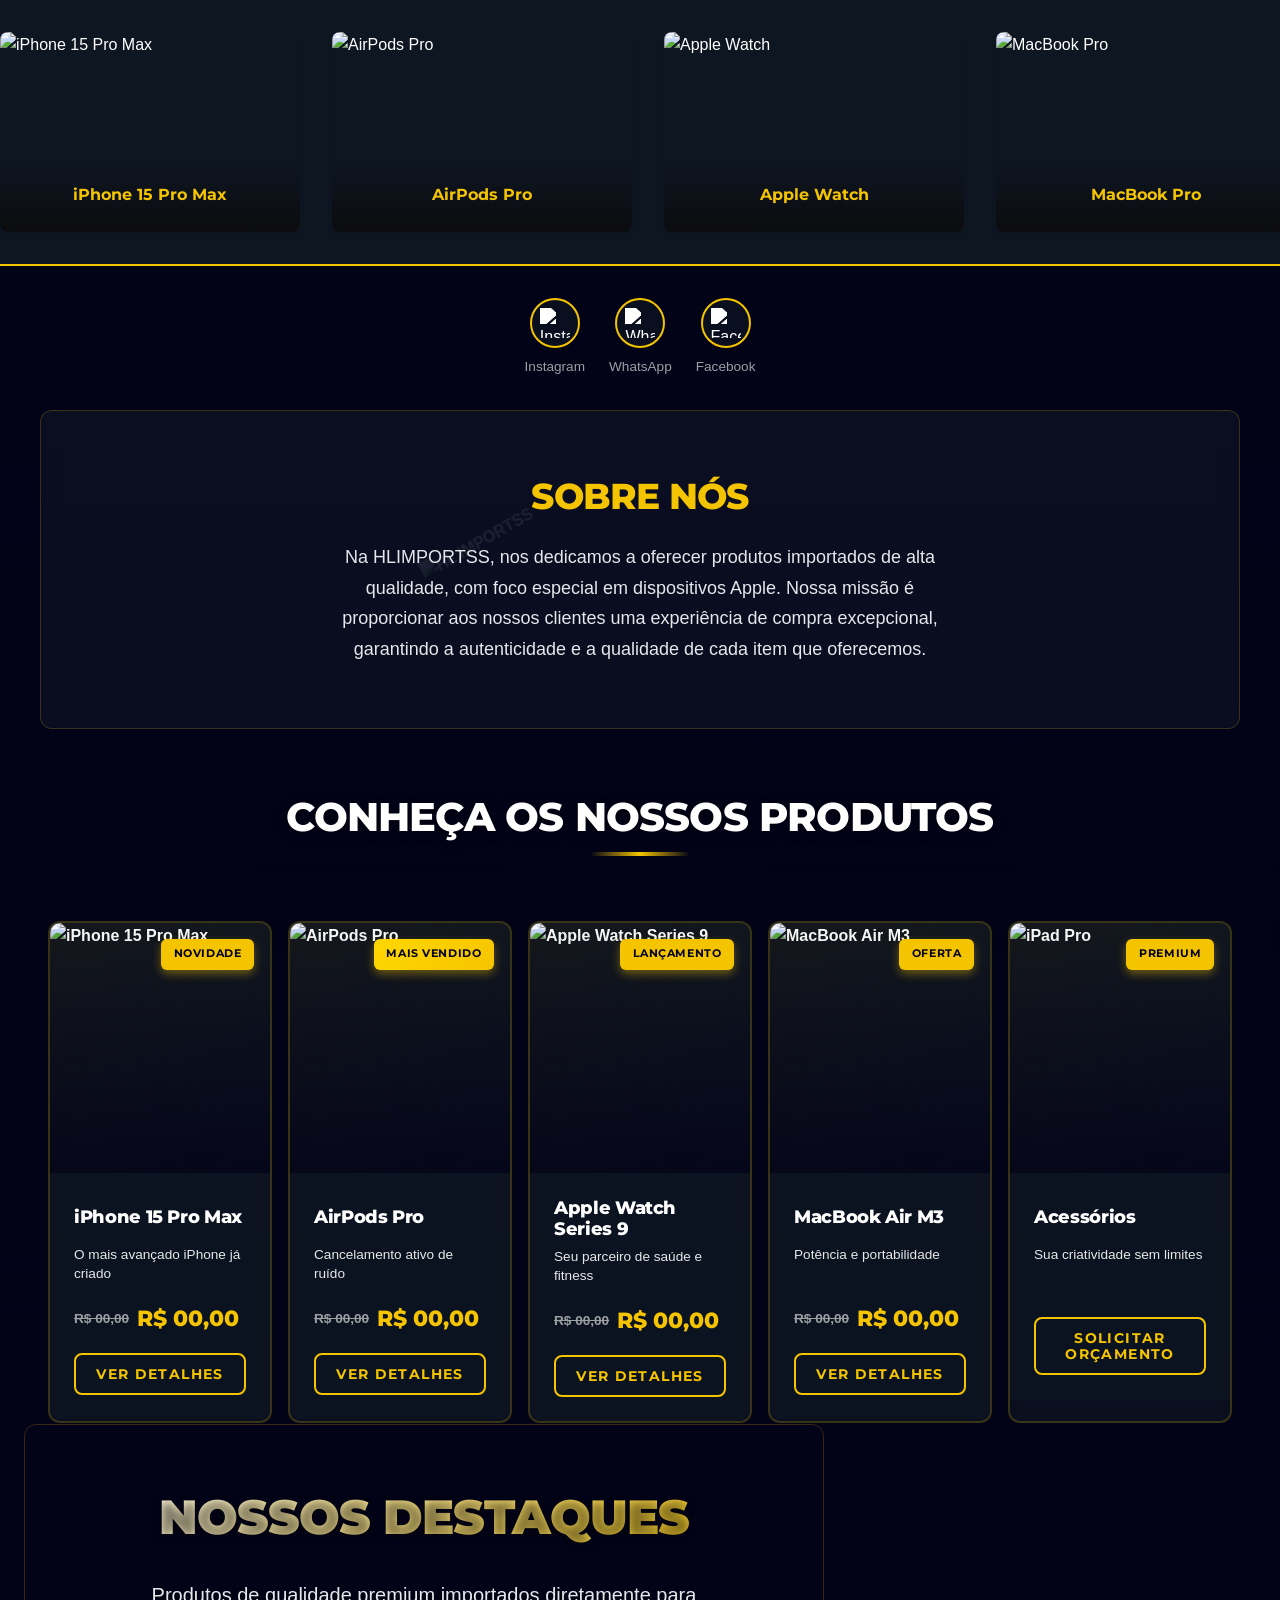
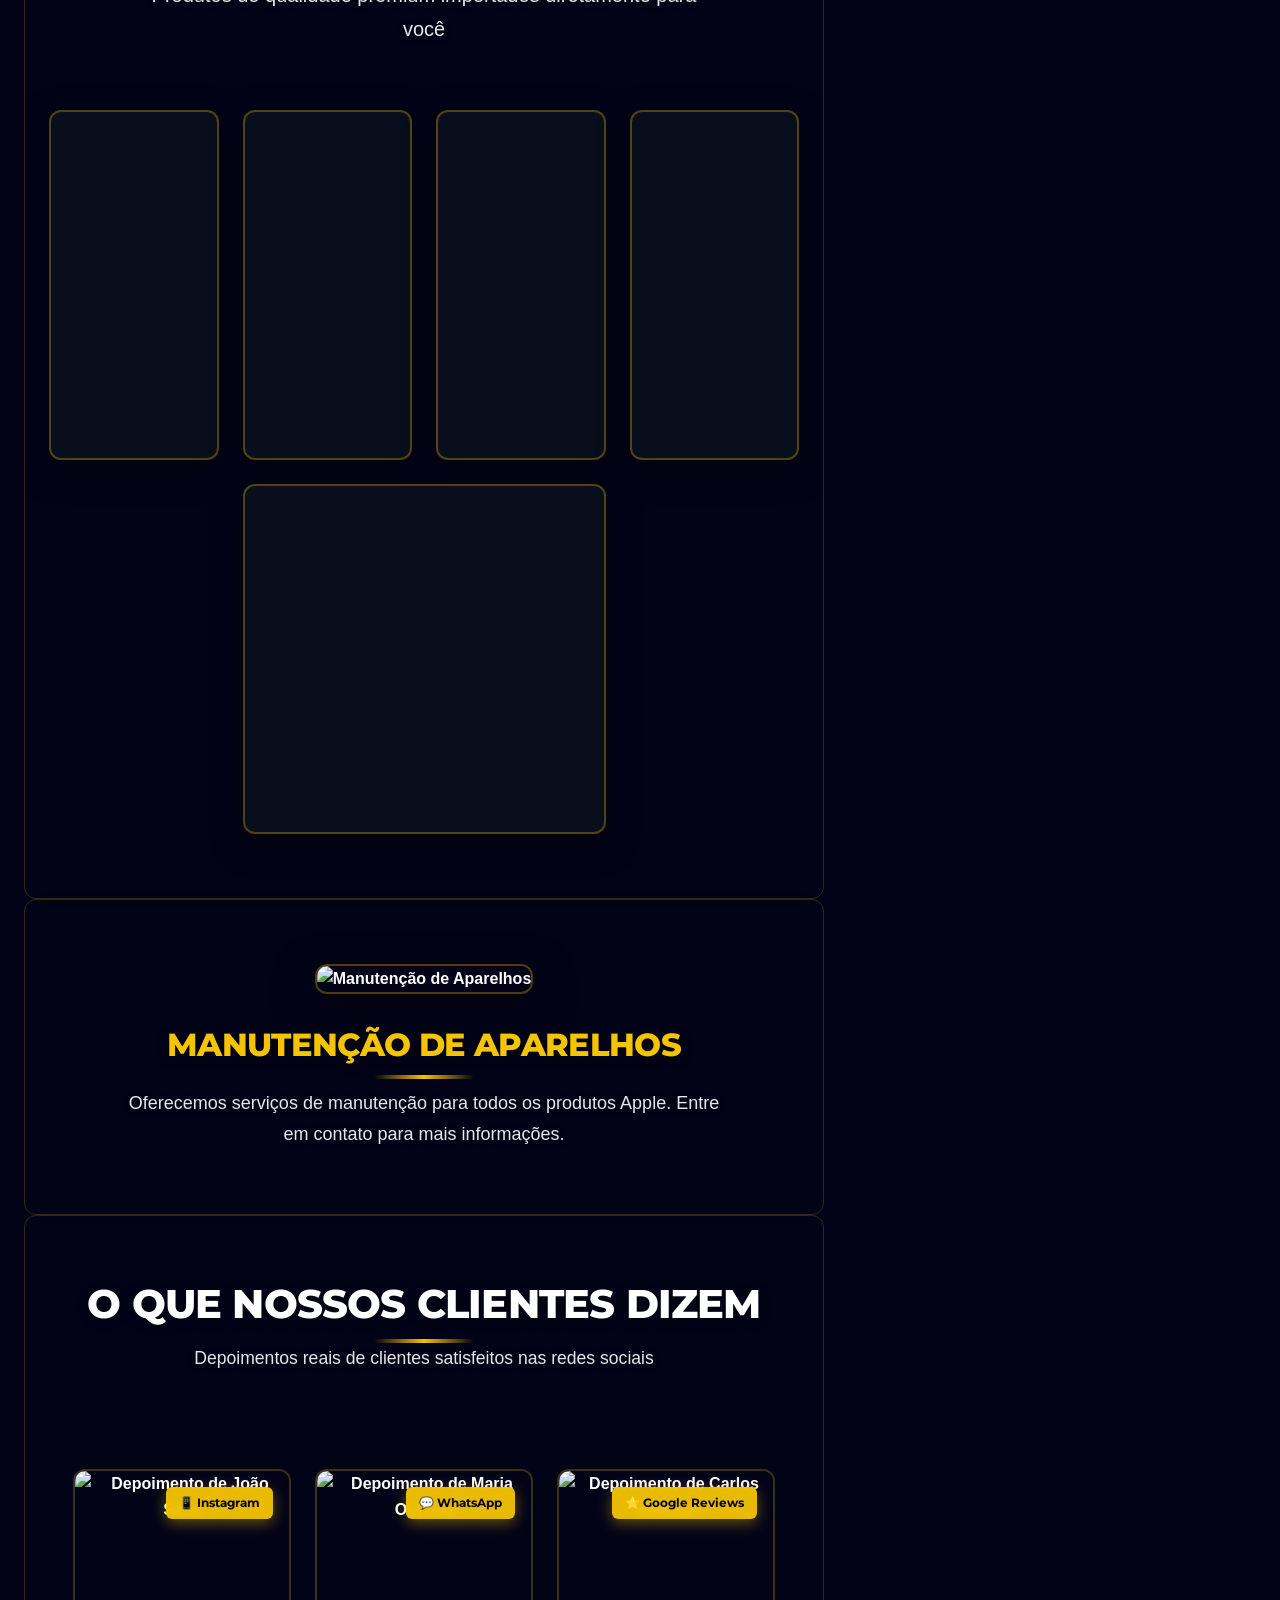
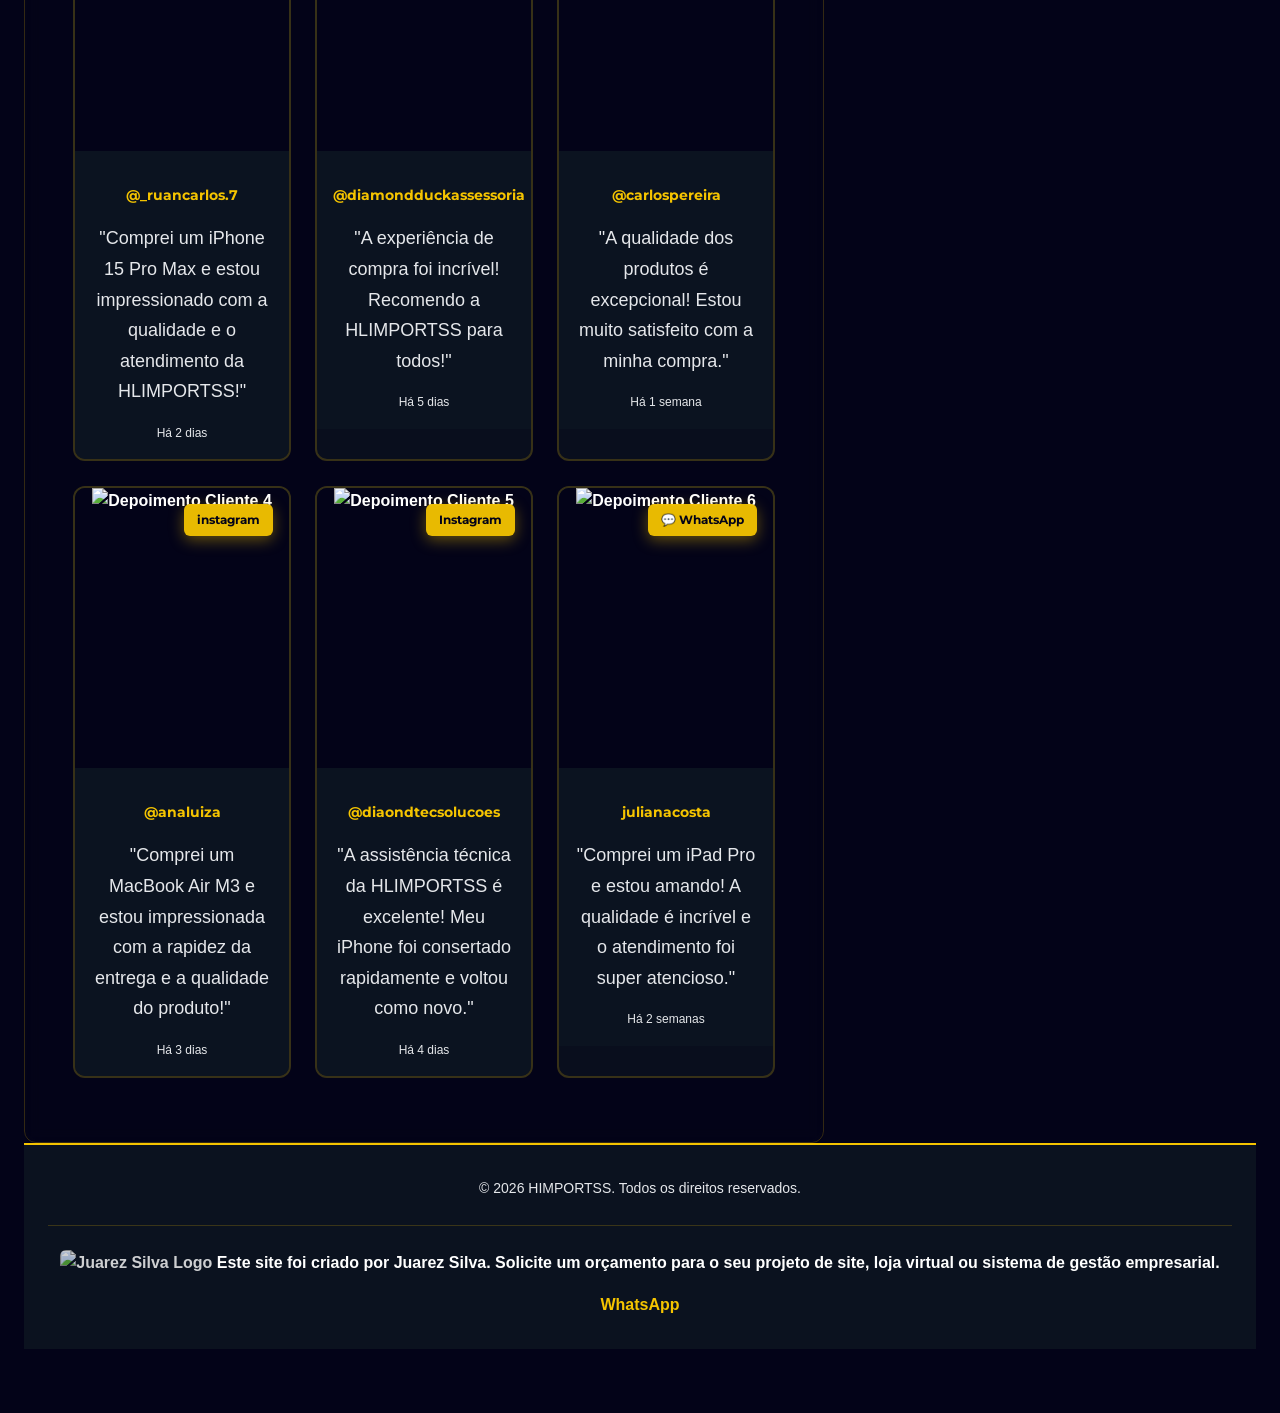
==== himportss.html @ 8c53dadb "Add files via upload" ====
<!DOCTYPE html>
<html lang="br">

<head>
    <meta charset="UTF-8">
    <meta name="viewport" content="width=device-width, initial-scale=1">
    <link rel="icon" type="image/x-icon" href="favicon.ico">

    <!-- Google Fonts -->
    <link rel="preconnect" href="https://fonts.googleapis.com">
    <link rel="preconnect" href="https://fonts.gstatic.com" crossorigin>
    <link
        href="https://fonts.googleapis.com/css2?family=Montserrat:wght@400;600;700;800;900&family=Inter:wght@400;500;600;700&display=swap"
        rel="stylesheet">

    <link rel="stylesheet" href="style.css">
    <title>HLIMPORTADOS</title>

    <style>
        body {
            font-family: 'Inter-medium', -apple-system, BlinkMacSystemFont, 'Segoe UI', sans-serif;
        }

        h1,
        h2,
        h3,
        h4,
        h5,
        h6 {
            font-family: 'Montserrat', sans-serif;
        }

        h1 {
            font-weight: 900;
            font-size: clamp(2rem, 5vw, 3rem);
        }

        h2 {
            font-weight: 800;
            font-size: clamp(1.5rem, 4vw, 2.25rem);
        }

        p {
            font-weight: 400;
            font-size: 1.125rem;
        }

        /* Estilo para a logo */
        .logo {
            max-width: 250px;
            height: auto;
            border-radius: 10px;
        }
    </style>
</head>

<body>

    <!-- Imagem de fundo com efeito de revelação -->
    <div class="background-image"></div>

    <!-- CARROSSEL DE IMAGENS -->
    <div class="carousel-container">
        <div class="carousel-track">
            <div class="carousel-item">
                <img src="imagens/0c8ed0395b9c126ae24be5334324e3e6.jpg" alt="iPhone 15 Pro Max">
                <span class="item-label">iPhone 15 Pro Max</span>
            </div>
            <div class="carousel-item">
                <img src="imagens/969d4b9e36a5f79085fed88114e77821.jpg" alt="AirPods Pro">
                <span class="item-label">AirPods Pro</span>
            </div>
            <div class="carousel-item">
                <img src="imagens/baixados (2).png" alt="Apple Watch">
                <span class="item-label">Apple Watch</span>
            </div>
            <div class="carousel-item">
                <img src="imagens/baixados.png" alt="MacBook Pro">
                <span class="item-label">MacBook Pro</span>
            </div>
            <div class="carousel-item">
                <img src="imagens/d37e350d3b658897feba826d648abd22.jpg" alt="iPhone 15 Pro Max">
                <span class="item-label">iPhone</span>
            </div>
            <!-- Duplicar para animação contínua -->

            <div class="carousel-item">
                <img src="imagens/0c8ed0395b9c126ae24be5334324e3e6.jpg" alt="iPhone 15 Pro Max">
                <span class="item-label">iPhone 15 Pro Max</span>
            </div>
            <div class="carousel-item">
                <img src="imagens/969d4b9e36a5f79085fed88114e77821.jpg" alt="AirPods Pro">
                <span class="item-label">AirPods Pro</span>
            </div>
            <div class="carousel-item">
                <img src="imagens/baixados (2).png" alt="Apple Watch">
                <span class="item-label">Apple Watch</span>
            </div>
            <div class="carousel-item">
                <img src="imagens/baixados.png" alt="MacBook Pro">
                <span class="item-label">MacBook Pro</span>
            </div>
            <div class="carousel-item">
                <img src="imagens/d37e350d3b658897feba826d648abd22.jpg" alt="iPhone 15 Pro Max">
                <span class="item-label">iPhone</span>
            </div>

        </div>
    </div>



    <!-- REDES SOCIAIS -->
    <div class="social-links">
        <div class="social-item">
            <a href="https://www.instagram.com/hlimportss_/" target="_blank" class="social-icon">
                <img src="imagens/instagram.png" alt="Instagram">
            </a>
            <span class="social-name">Instagram</span>
        </div>

        <div class="social-item">
            <a href="https://wa.me/5537991166506" target="_blank" class="social-icon">
                <img src="imagens/whatsapp.png" alt="WhatsApp">
            </a>
            <span class="social-name">WhatsApp</span>
        </div>

        <div class="social-item">
            <a href="https://www.facebook.com/hlimportados" target="_blank" class="social-icon">
                <img src="imagens/facebook.png" alt="Facebook">
            </a>
            <span class="social-name">Facebook</span>
        </div>
    </div>

    <!-- SOBRE NÓS -->
    <section class="sobre-nos">
        <h2>Sobre Nós</h2>
        <p>Na HLIMPORTSS, nos dedicamos a oferecer produtos importados de alta qualidade, com foco especial
            em
            dispositivos Apple. Nossa missão é proporcionar aos nossos clientes uma experiência de compra
            excepcional, garantindo a autenticidade e a qualidade de cada item que oferecemos.</p>
    </section>


    <!-- SEÇÃO DE PRODUTOS -->

    <strong class="produtos-section">
        <h4>Conheça os nossos produtos</h4>

        <div class="produtos-grid">
            <!-- Produto 1 -->
            <div class="produto-card produto-1">
                <div class="produto-image-wrapper">
                    <img src="imagens/d37e350d3b658897feba826d648abd22.jpg" alt="iPhone 15 Pro Max"
                        class="produto-image">
                    <div class="produto-overlay">
                        <span class="produto-badge">Novidade</span>
                    </div>
                </div>
                <div class="produto-info">
                    <h3 class="produto-titulo">iPhone 15 Pro Max</h3>
                    <p class="produto-descricao">O mais avançado iPhone já criado</p>
                    <div class="produto-preco">
                        <span class="preco-anterior">R$ 00,00</span>
                        <span class="preco-atual">R$ 00,00</span>
                    </div>
                    <button class="btn-produto">Ver Detalhes</button>
                </div>
            </div>

            <!-- Produto 2 -->
            <div class="produto-card produto-2">
                <div class="produto-image-wrapper">
                    <img src="imagens/baixados (2).png" alt="AirPods Pro" class="produto-image">
                    <div class="produto-overlay">
                        <span class="produto-badge destaque">Mais Vendido</span>
                    </div>
                </div>
                <div class="produto-info">
                    <h3 class="produto-titulo">AirPods Pro</h3>
                    <p class="produto-descricao">Cancelamento ativo de ruído</p>
                    <div class="produto-preco">
                        <span class="preco-anterior">R$ 00,00</span>
                        <span class="preco-atual">R$ 00,00</span>
                    </div>
                    <button class="btn-produto">Ver Detalhes</button>
                </div>
            </div>

            <!-- Produto 3 -->
            <div class="produto-card produto-3">
                <div class="produto-image-wrapper">
                    <img src="imagens/baixados.png" alt="Apple Watch Series 9" class="produto-image">
                    <div class="produto-overlay">
                        <span class="produto-badge">Lançamento</span>
                    </div>
                </div>
                <div class="produto-info">
                    <h3 class="produto-titulo">Apple Watch Series 9</h3>
                    <p class="produto-descricao">Seu parceiro de saúde e fitness</p>
                    <div class="produto-preco">
                        <span class="preco-anterior">R$ 00,00</span>
                        <span class="preco-atual">R$ 00,00</span>
                    </div>
                    <button class="btn-produto">Ver Detalhes</button>
                </div>
            </div>

            <!-- Produto 4 -->
            <div class="produto-card produto-4">
                <div class="produto-image-wrapper">
                    <img src="imagens/0c8ed0395b9c126ae24be5334324e3e6.jpg" alt="MacBook Air M3" class="produto-image">
                    <div class="produto-overlay">
                        <span class="produto-badge">Oferta</span>
                    </div>
                </div>
                <div class="produto-info">
                    <h3 class="produto-titulo">MacBook Air M3</h3>
                    <p class="produto-descricao">Potência e portabilidade</p>
                    <div class="produto-preco">
                        <span class="preco-anterior">R$ 00,00</span>
                        <span class="preco-atual">R$ 00,00</span>
                    </div>
                    <button class="btn-produto">Ver Detalhes</button>
                </div>
            </div>

            <!-- Produto 5 -->
            <div class="produto-card produto-5">
                <div class="produto-image-wrapper">
                    <img src="imagens/969d4b9e36a5f79085fed88114e77821.jpg" alt="iPad Pro" class="produto-image">
                    <div class="produto-overlay">
                        <span class="produto-badge">Premium</span>
                    </div>
                </div>
                <div class="produto-info">
                    <h3 class="produto-titulo">Acessórios</h3>
                    <p class="produto-descricao">Sua criatividade sem limites</p>
                    <div class="produto-preco">

                    </div>
                    <button class="btn-produto">Solicitar orçamento</button>
                </div>
            </div>
        </div>
        </section>

        
        <!-- GALERIA COM EFEITO DE SCROLL HORIZONTAL -->
        <section class="galeria-scroll">
            <h2 class="galeria-titulo">Nossos Destaques</h2>
            <p class="galeria-subtitulo">Produtos de qualidade premium importados diretamente para você</p>

            <div class="galeria-wrapper">
                <div class="galeria-container">
                    <!-- Item 1 - VIDEO -->
                    <div class="galeria-item scroll-reveal" data-delay="0">
                        <div class="galeria-image-wrapper video-preview" data-video="video1">
                            <video class="galeria-image preview-video" autoplay loop muted playsinline id="preview1">
                                <source src="imagens/snapinsta.com.br-6a1c61da1a51d.mp4" type="video/mp4">
                                Seu navegador não suporta vídeos.
                            </video>
                            <div class="galeria-overlay">
                                <h3>Produtos Premium</h3>
                                <p>Clique para assistir</p>
                                <span class="galeria-tag">▶ Play</span>
                            </div>
                            <div class="play-icon">▶</div>
                        </div>
                    </div>

                    <!-- Item 2 - VIDEO -->
                    <div class="galeria-item scroll-reveal" data-delay="1">
                        <div class="galeria-image-wrapper video-preview" data-video="video2">
                            <video class="galeria-image preview-video" autoplay loop muted playsinline id="preview2">
                                <source src="imagens/snapinsta.com.br-6a1c618367be2.mp4" type="video/mp4">
                                Seu navegador não suporta vídeos.
                            </video>
                            <div class="galeria-overlay">
                                <h3>Tecnologia de Ponta</h3>
                                <p>Clique para assistir</p>
                                <span class="galeria-tag">▶ Play</span>
                            </div>
                            <div class="play-icon">▶</div>
                        </div>
                    </div>

                    <!-- Item 3 - VIDEO -->
                    <div class="galeria-item scroll-reveal" data-delay="2">
                        <div class="galeria-image-wrapper video-preview" data-video="video3">
                            <video class="galeria-image preview-video" autoplay loop muted playsinline id="preview3">
                                <source src="imagens/snapinsta.com.br-6a1c61145387d.mp4" type="video/mp4">
                                Seu navegador não suporta vídeos.
                            </video>
                            <div class="galeria-overlay">
                                <h3>Qualidade Garantida</h3>
                                <p>Clique para assistir</p>
                                <span class="galeria-tag">▶ Play</span>
                            </div>
                            <div class="play-icon">▶</div>
                        </div>
                    </div>

                    <!-- Item 4 - VÍDEO -->
                    <div class="galeria-item scroll-reveal" data-delay="3">
                        <div class="galeria-image-wrapper video-preview" data-video="video4">
                            <video class="galeria-image preview-video" autoplay loop muted playsinline id="preview4">
                                <source
                                    src="imagens/SaveInta.com_AQNgQT93AdJBQJPnvRduyWyU6RewJcVmAkjPhBOxM1nAn3n02k2iIKlW3t0IuMWFJigf1Z4SIYkdsOM3GP-j7n6HoehPhksT-qfTE3A.mp4"
                                    type="video/mp4">
                                Seu navegador não suporta vídeos.
                            </video>
                            <div class="galeria-overlay">
                                <h3>Manutenção Apple</h3>
                                <p>Clique para assistir</p>
                                <span class="galeria-tag">▶ Play</span>
                            </div>
                            <div class="play-icon">▶</div>
                        </div>
                    </div>

                    <!-- Item 5 - VÍDEO -->
                    <div class="galeria-item scroll-reveal" data-delay="4">
                        <div class="galeria-image-wrapper video-preview" data-video="video5">
                            <video class="galeria-image preview-video" autoplay loop muted playsinline id="preview5">
                                <source
                                    src="imagens/SaveInta.com_AQMhFw6GOcZQ9oRUifsMwhYagstkawwtRVss8bsS4TEGA2gqdoHUwOjS1mnqf_L8t7Jr6BaplpBtjZvoGHI8MSmSUCbOI1wrYerwYNI.mp4"
                                    type="video/mp4">
                                Seu navegador não suporta vídeos.
                            </video>
                            <div class="galeria-overlay">
                                <h3>Assistência Técnica</h3>
                                <p>Clique para assistir</p>
                                <span class="galeria-tag">▶ Play</span>
                            </div>
                            <div class="play-icon">▶</div>
                        </div>
                    </div>
                </div>
            </div>
        </section>

        <!-- MODAL DE VÍDEO FULLSCREEN -->
        <div id="videoModal" class="video-modal">
            <div class="video-modal-content">
                <span class="video-modal-close">&times;</span>
                <video id="modalVideo" controls>
                    <source id="modalVideoSource" src="" type="video/mp4">
                    Seu navegador não suporta vídeos.
                </video>
            </div>
        </div>
        <!-- LOGO COM MARCA D'ÁGUA -->
        <img src="imagens/611696272_18084990614167076_753986898831241752_n.png" alt="HL IMPORTSS"
            class="marca-dagua-centro">

        <!-- MANUTENÇÃO DE APARELHOS -->
        <section class="manutencao-section">
            <img src="imagens/SaveInta.com_674502212_18095695736167076_8799500235187705119_n.jpg"
                alt="Manutenção de Aparelhos" class="manutencao-image">
            <h4>Manutenção de Aparelhos</h4>
            <p>Oferecemos serviços de manutenção para todos os produtos Apple. Entre em contato para mais informações.
            </p>
        </section>

        <!-- SEÇÃO DE DEPOIMENTOS -->
        <section class="depoimentos-section">
            <h2 class="depoimentos-titulo">O que nossos clientes dizem</h2>
            <p class="depoimentos-subtitulo">Depoimentos reais de clientes satisfeitos nas redes sociais</p>

            <div class="depoimentos-container">
                <!-- Depoimento 1 -->
                <div class="depoimento-card">
                    <div class="depoimento-image-wrapper">
                        <img src="imagens/658995322_18092755670583089_2856948357825657781_n.jpg"
                            alt="Depoimento de João Silva" class="depoimento-image">
                        <div class="depoimento-overlay">
                            <span class="depoimento-fonte">📱 Instagram</span>
                        </div>
                    </div>
                    <div class="depoimento-info">
                        <p class="depoimento-nome">@_ruancarlos.7</p>
                        <P CLASS="depoimento-texto">"Comprei um iPhone 15 Pro Max e estou impressionado com a qualidade e o atendimento da HLIMPORTSS!"</P>
                        <p class="depoimento-data">Há 2 dias</p>
                    </div>
                </div>

                <!-- Depoimento 2 -->
                <div class="depoimento-card">
                    <div class="depoimento-image-wrapper">
                        <img src="imagens/528698327_17969813288926195_5944868704097211665_n.jpg" alt="Depoimento de Maria Oliveira" class="depoimento-image">
                        <div class="depoimento-overlay">
                            <span class="depoimento-fonte">💬 WhatsApp</span>
                        </div>
                    </div>
                    <div class="depoimento-info">
                        <p class="depoimento-nome">@diamondduckassessoria</p>
                        <P CLASS="depoimento-texto">"A experiência de compra foi incrível! Recomendo a HLIMPORTSS para todos!"</P>
                        <p class="depoimento-data">Há 5 dias</p>
                    </div>
                </div>

                <!-- Depoimento 3 -->
                <div class="depoimento-card">
                    <div class="depoimento-image-wrapper">
                        <img src="imagens/684217549_17949669093152820_7894663850418786934_n.jpg" alt="Depoimento de Carlos Pereira" class="depoimento-image">
                        <div class="depoimento-overlay">
                            <span class="depoimento-fonte">⭐ Google Reviews</span>
                        </div>
                    </div>
                    <div class="depoimento-info">
                        <p class="depoimento-nome">@carlospereira</p>
                        <P CLASS="depoimento-texto">"A qualidade dos produtos é excepcional! Estou muito satisfeito com a minha compra."</P>
                        <p class="depoimento-data">Há 1 semana</p>
                    </div>
                </div>

                <!-- Depoimento 4 -->
                <div class="depoimento-card">
                    <div class="depoimento-image-wrapper">
                        <img src="imagens/586677904_18184947196348104_7892531689630839657_n.jpg" alt="Depoimento Cliente 4" class="depoimento-image">
                        <div class="depoimento-overlay">
                            <span class="depoimento-fonte">instagram</span>
                        </div>
                    </div>
                    <div class="depoimento-info">
                        <p class="depoimento-nome">@analuiza</p>
                        <P CLASS="depoimento-texto">"Comprei um MacBook Air M3 e estou impressionada com a rapidez da entrega e a qualidade do produto!"</P>
                        <p class="depoimento-data">Há 3 dias</p>
                    </div>
                </div>

                <!-- Depoimento 5 -->
                <div class="depoimento-card">
                    <div class="depoimento-image-wrapper">
                        <img src="imagens/671876087_18086267885174734_4224689507830124141_n.jpg" alt="Depoimento Cliente 5" class="depoimento-image">
                        <div class="depoimento-overlay">
                            <span class="depoimento-fonte"> Instagram</span>
                        </div>
                    </div>
                    <div class="depoimento-info">
                        <p class="depoimento-nome">@diaondtecsolucoes</p>
                        <P CLASS="depoimento-texto">"A assistência técnica da HLIMPORTSS é excelente! Meu iPhone foi consertado rapidamente e voltou como novo."</P>
                        <p class="depoimento-data">Há 4 dias</p>
                    </div>
                </div>

                <!-- Depoimento 6 -->
                <div class="depoimento-card">
                    <div class="depoimento-image-wrapper">
                        <img src="imagens/d37e350d3b658897feba826d648abd22.jpg" alt="Depoimento Cliente 6" class="depoimento-image">
                        <div class="depoimento-overlay">
                            <span class="depoimento-fonte">💬 WhatsApp</span>
                        </div>
                    </div>
                    <div class="depoimento-info">
                        <p class="depoimento-nome">julianacosta</p>
                        <P CLASS="depoimento-texto">"Comprei um iPad Pro e estou amando! A qualidade é incrível e o atendimento foi super atencioso."</P>
                        <p class="depoimento-data">Há 2 semanas</p>
                    </div>
                </div>
            </div>
        </section>

        <script>
            // === MODAL DE DEPOIMENTOS ===
            document.addEventListener('DOMContentLoaded', function () {
                const depoimentoModal = document.getElementById('depoimentoModal');
                const depoimentoModalImage = document.getElementById('depoimentoModalImage');
                const depoimentoModalClose = document.querySelector('.depoimento-modal-close');

                // Adicionar clique em todos os cards de depoimento
                const depoimentoCards = document.querySelectorAll('.depoimento-card');

                depoimentoCards.forEach(function (card) {
                    card.addEventListener('click', function () {
                        const image = this.querySelector('.depoimento-image');
                        if (image) {
                            depoimentoModalImage.src = image.src;
                            depoimentoModal.classList.add('show');
                        }
                    });
                });

                // Fechar modal
                depoimentoModalClose.addEventListener('click', function () {
                    depoimentoModal.classList.remove('show');
                });

                // Fechar ao clicar fora
                depoimentoModal.addEventListener('click', function (e) {
                    if (e.target === depoimentoModal) {
                        depoimentoModal.classList.remove('show');
                    }
                });

                // Fechar com ESC
                document.addEventListener('keydown', function (e) {
                    if (e.key === 'Escape' && depoimentoModal.classList.contains('show')) {
                        depoimentoModal.classList.remove('show');
                    }
                });
            });
            // === SISTEMA DE VÍDEO CLICÁVEL ===
            document.addEventListener('DOMContentLoaded', function () {
                const modal = document.getElementById('videoModal');
                const modalVideo = document.getElementById('modalVideo');
                const modalVideoSource = document.getElementById('modalVideoSource');
                const closeBtn = document.querySelector('.video-modal-close');

                // Mapeamento de vídeos - CAMINHOS CORRETOS
                const videoMap = {
                    'video1': 'imagens/snapinsta.com.br-6a1c61da1a51d.mp4',
                    'video2': 'imagens/snapinsta.com.br-6a1c618367be2.mp4',
                    'video3': 'imagens/snapinsta.com.br-6a1c61145387d.mp4',
                    'video4': 'imagens/SaveInta.com_AQNgQT93AdJBQJPnvRduyWyU6RewJcVmAkjPhBOxM1nAn3n02k2iIKlW3t0IuMWFJigf1Z4SIYkdsOM3GP-j7n6HoehPhksT-qfTE3A.mp4',
                    'video5': 'imagens/SaveInta.com_AQMhFw6GOcZQ9oRUifsMwhYagstkawwtRVss8bsS4TEGA2gqdoHUwOjS1mnqf_L8t7Jr6BaplpBtjZvoGHI8MSmSUCbOI1wrYerwYNI.mp4'
                };

                // Adicionar evento de clique em todos os vídeos de prévia
                const videoPreviews = document.querySelectorAll('.video-preview');

                videoPreviews.forEach(function (preview) {
                    preview.addEventListener('click', function () {
                        const videoId = this.getAttribute('data-video');
                        const videoSrc = videoMap[videoId];

                        if (videoSrc) {
                            // Pausar vídeo de preview
                            const previewVideo = this.querySelector('.preview-video');
                            if (previewVideo) {
                                previewVideo.pause();
                            }

                            // Configurar e abrir modal
                            modalVideoSource.src = videoSrc;
                            modalVideo.load();
                            modal.classList.add('show');

                            // Iniciar reprodução
                            setTimeout(function () {
                                modalVideo.play();
                            }, 300);
                        }
                    });
                });

                // Fechar modal ao clicar no X
                closeBtn.addEventListener('click', closeModal);

                // Fechar modal ao clicar fora do vídeo
                modal.addEventListener('click', function (e) {
                    if (e.target === modal) {
                        closeModal();
                    }
                });

                // Fechar modal com tecla ESC
                document.addEventListener('keydown', function (e) {
                    if (e.key === 'Escape' && modal.classList.contains('show')) {
                        closeModal();
                    }
                });

                // Função para fechar modal
                function closeModal() {
                    modal.classList.remove('show');
                    modalVideo.pause();
                    modalVideo.currentTime = 0;
                    modalVideoSource.src = '';

                    // Retomar prévias
                    const previewVideos = document.querySelectorAll('.preview-video');
                    previewVideos.forEach(function (video) {
                        video.play();
                    });
                }
            });
        </script>

        <!-- FOOTER -->
        <footer class="footer">
            <div class="container footer-inner">
                <p>&copy; 2026 HIMPORTSS. Todos os direitos reservados.</p>
                <div class="socials">

                </div>
                <div class="footer-logo">
                    <img src="imagens/Juarez Silva.png" alt="Juarez Silva Logo">
                    Este site foi criado por Juarez Silva. Solicite um orçamento para o seu projeto de site, loja
                    virtual ou sistema de gestão empresarial.
                    <a href="https://wa.me/+5537998292274?text=Ol%C3%A1%2C%20gostaria%20de%20solicitar%20um%20or%C3%A7amento%20para%20cria%C3%A7%C3%A3o%20de%20site%20ou%20sistema." aria-label="WhatsApp">WhatsApp</a>

                </div>
            </div>
        </footer>
</body>


<!-- JavaScript -->
<script>
    let currentIndex = 0;
    const slides = document.querySelectorAll('.carousel-slide');
    const dots = document.querySelectorAll('.dot');
    let autoSlideInterval;

    // Função para mostrar slide específico
    function showSlide(index) {
        if (slides.length > 0) {
            slides.forEach(slide => slide.classList.remove('active'));
            dots.forEach(dot => dot.classList.remove('active'));

            if (index >= slides.length) currentIndex = 0;
            if (index < 0) currentIndex = slides.length - 1;

            slides[currentIndex].classList.add('active');
            if (dots[currentIndex]) dots[currentIndex].classList.add('active');
        }
    }

    // Função para mover slides
    function moveSlide(direction) {
        currentIndex += direction;
        showSlide(currentIndex);
        resetAutoSlide();
    }

    // Função para ir para slide específico
    function currentSlide(index) {
        currentIndex = index;
        showSlide(currentIndex);
        resetAutoSlide();
    }

    // Função para avançar automaticamente
    function autoSlide() {
        currentIndex++;
        if (currentIndex >= slides.length) currentIndex = 0;
        showSlide(currentIndex);
    }

    // Reiniciar timer automático
    function resetAutoSlide() {
        clearInterval(autoSlideInterval);
        autoSlideInterval = setInterval(autoSlide, 4000);
    }

    // Iniciar carrossel automático se existir
    if (document.querySelector('.carousel-container')) {
        autoSlideInterval = setInterval(autoSlide, 4000);

        // Pausar ao passar o mouse
        document.querySelector('.carousel-container').addEventListener('mouseenter', () => {
            clearInterval(autoSlideInterval);
        });

        // Retomar ao tirar o mouse
        document.querySelector('.carousel-container').addEventListener('mouseleave', () => {
            autoSlideInterval = setInterval(autoSlide, 4000);
        });
    }

    // Efeito de fade out da logo ao rolar
    window.addEventListener('scroll', function () {
        const logoBanner = document.querySelector('.logo-banner');

        if (logoBanner) {
            const scrolled = window.pageYOffset;
            const bannerTop = logoBanner.offsetTop;
            const bannerHeight = logoBanner.offsetHeight;

            // Calcula a opacidade baseada no scroll
            if (scrolled > bannerTop - window.innerHeight) {
                const scrollDistance = scrolled - (bannerTop - window.innerHeight);
                const fadeDistance = bannerHeight + 400;
                const opacity = 1 - (scrollDistance / fadeDistance);

                // Define opacidade e escala
                logoBanner.style.opacity = Math.max(0, opacity);
                logoBanner.style.transform = 'scale(' + Math.max(0.8, opacity) + ')';
            } else {
                logoBanner.style.opacity = 1;
                logoBanner.style.transform = 'scale(1)';
            }
        }
    });

    // Efeito de revelação da imagem de fundo ao rolar
    window.addEventListener('scroll', function () {
        const scrolled = window.pageYOffset;
        const background = document.querySelector('.background-image');

        if (background) {
            const maxScroll = document.body.scrollHeight - window.innerHeight;
            const scrollPercent = scrolled / maxScroll;

            // Aumenta opacidade conforme rola (de 0.1 até 0.4)
            const newOpacity = 0.1 + (scrollPercent * 0.3);
            background.style.opacity = newOpacity;
        }
    });
    // === EFEITO DE REVELAÇÃO AO SCROLL ===
    function revelarElementos() {
        const elementos = document.querySelectorAll('.scroll-reveal');
        const alturaJanela = window.innerHeight;

        elementos.forEach(elemento => {
            const topoElemento = elemento.getBoundingClientRect().top;
            const pontoRevelacao = 150; // Pixels antes do elemento aparecer

            if (topoElemento < alturaJanela - pontoRevelacao) {
                elemento.classList.add('reveal');
            } else {
                // Remove a classe se rolar para cima (opcional)
                // elemento.classList.remove('reveal');
            }
        });
    }

    // === EFEITO DE REVELAÇÃO PROGRESSIVA AO SCROLL ===
    let galeriaRevelada = false;

    function revelarGaleria() {
        const galeriaSection = document.querySelector('.galeria-scroll');
        const elementos = document.querySelectorAll('.scroll-reveal');

        if (!galeriaSection || galeriaRevelada) return;

        const alturaJanela = window.innerHeight;
        const topoSecao = galeriaSection.getBoundingClientRect().top;
        const pontoRevelacao = alturaJanela * 0.6; // Revela quando 60% visível

        if (topoSecao < pontoRevelacao) {
            // Revela todos os elementos progressivamente
            elementos.forEach((elemento, index) => {
                setTimeout(() => {
                    elemento.classList.add('reveal');
                }, index * 150); // 150ms de delay entre cada um
            });

            galeriaRevelada = true;

            // Opcional: Previne scroll até todos aparecerem
            // const tempoTotal = elementos.length * 150 + 800;
            // document.body.style.overflow = 'hidden';
            // setTimeout(() => {
            //     document.body.style.overflow = 'auto';
            // }, tempoTotal);
        }
    }

    // Executa ao carregar a página
    window.addEventListener('load', revelarGaleria);

    // Executa ao rolar a página
    window.addEventListener('scroll', revelarGaleria);

    // Executa ao redimensionar a janela
    window.addEventListener('resize', () => {
        galeriaRevelada = false;
        revelarGaleria();
    });
</script>

</body>

</html>
---- style.css ----
/* ========================================
   HL IMPORTADOS - Cores e Efeitos
   ======================================== */

/* === VARIÁVEIS DE CORES === */
:root {
  /* Cores principais */
  --color-primary: #F5C400;
  --color-primary-dark: #D4A700;
  --color-primary-light: #FFD633;
  
  /* Cores neutras */
  --color-dark: #030318;
  --color-dark-secondary: #0e1622;
  --color-gray: #9c9fa3;
  --color-gray-light: #E5E7EB;
  --color-white: #FFFFFF;
  
  /* Espaçamentos */
  --spacing-xs: 0.5rem;
  --spacing-sm: 1rem;
  --spacing-md: 1.5rem;
  --spacing-lg: 2rem;
  --spacing-xl: 3rem;
  --spacing-2xl: 4rem;
  
  /* Bordas */
  --radius-sm: 0.375rem;
  --radius-md: 0.5rem;
  --radius-lg: 0.75rem;
  
  /* Sombras */
  --shadow-md: 0 4px 6px -1px rgba(0, 0, 0, 0.1);
  --shadow-lg: 0 10px 15px -3px rgba(0, 0, 0, 0.1);
  --shadow-glow: 0 0 20px rgba(245, 196, 0, 0.3);
  
  /* Transições */
  --transition-base: 300ms ease-in-out;
  
  /* Fontes */
  --font-heading: 'Montserrat', sans-serif;
  --text-base: 1rem;
  --text-sm: 0.875rem;
}

/* === RESET === */
* {
  margin: 0;
  padding: 0;
  box-sizing: border-box;
}

html {
  scroll-behavior: smooth;
  font-size: 16px;
}

body {
  color: var(--color-white);
  background-color: var(--color-dark);
  line-height: 1.6;
  -webkit-font-smoothing: antialiased;
  -moz-osx-font-smoothing: grayscale;
  min-height: 100vh;
  display: flex;
  flex-direction: column;
}

/* === IMAGEM DE FUNDO COM REVELAÇÃO === */
.background-image {
  position: fixed;
  top: 50%;
  left: 0;
  width: 100%;
  height: 100vh;
  background-image: url('imagens/fachada.jpg');
  background-size: cover;
  background-position: center;
  background-repeat: no-repeat;
  background-attachment: fixed;
  z-index: -1;
  opacity: 0.3;  /* Aumentado de 0.2 para 0.3 */
  transition: opacity 0.3s ease;
}

.background-image::before {
  content: '';
  position: absolute;
  top: 0;
  left: 0;
  width: 100%;
  height: 100%;
  background: linear-gradient(
    to bottom,
    rgba(3, 3, 24, 0.85) 0%,    /* Reduzido de 0.95 */
    rgba(3, 3, 24, 0.55) 50%,   /* Reduzido de 0.65 */
    rgba(3, 3, 24, 0.80) 100%   /* Reduzido de 0.90 */
  );
}

/* === CORES DE TEXTO === */
h1, h2, h3, h4, h5, h6 {
  color: var(--color-white);
  line-height: 1.2;
  letter-spacing: -0.02em;
  margin-bottom: var(--spacing-md);
}

p {
  color: var(--color-gray-light);
  line-height: 1.7;
}

/* === HEADER - CORES E EFEITOS === */
header {
  background-color: rgba(3, 3, 24, 0.85);  /* Transparente */
  backdrop-filter: blur(10px);  /* Efeito vidro */
  
  padding: var(--spacing-lg) 0;
  box-shadow: var(--shadow-md);
  position: sticky;
  top: 0;
  z-index: 1500;
  display: flex;
  align-items: center;
  justify-content: center;
  gap: 1rem;
}

header h1 {
  text-align: center;
  text-transform: uppercase;
  letter-spacing: 0.1em;
  position: relative;
  display: inline-block;
  width: 100%;
}

header h1::before {
  content: 'HL';
  color: var(--color-primary);
  margin-right: 0.2em;
}

header h1::after {
  content: '';
  position: absolute;
  bottom: -10px;
  left: 50%;
  transform: translateX(-50%);
  width: 80px;
  height: 3px;
  background-color: var(--color-primary);
  box-shadow: var(--shadow-glow);
}

.logo {
  max-width: 60px;
  height: auto;
  border-radius: 10px;
}

/* === MAIN - CORES E EFEITOS === */
main {
  flex: 1;
  display: flex;
  align-items: center;
  justify-content: center;
  padding: var(--spacing-2xl) var(--spacing-md);
  background: transparent;  /* Transparente para ver o fundo */
}

section {
  max-width: 800px;
  text-align: center;
  background-color: rgba(31, 41, 55, 0.3);  /* Reduzido de 0.5 */
  backdrop-filter: blur(8px);  /* Efeito vidro */
  padding: var(--spacing-2xl);
  border-radius: var(--radius-lg);
  border: 1px solid rgba(245, 196, 0, 0.2);  /* Borda sutil */
  transition: all var(--transition-base);
}

section:hover {
  transform: translateY(-5px);
  box-shadow: var(--shadow-lg);
  border-color: var(--color-primary);
  background-color: rgba(31, 41, 55, 0.5);  /* Mais opaco no hover */
}

section h2 {
  color: var(--color-primary);
  text-transform: uppercase;
}

section p {
  margin-top: var(--spacing-sm);
  max-width: 600px;
  margin-left: auto;
  margin-right: auto;
}

/* === CARROSSEL HORIZONTAL (MANTÉM OPACO) === */
.carousel-container {
  width: 100%;
  overflow: hidden;
  background-color: var(--color-dark-secondary);  /* Mantém opaco */
  padding: var(--spacing-lg) 0;
  border-bottom: 2px solid var(--color-primary);
  position: relative;
}

.carousel-track {
  display: flex;
  gap: var(--spacing-lg);
  animation: scrollLeft 30s linear infinite;
  width: max-content;
}

.carousel-track:hover {
  animation-play-state: paused;
}

.carousel-item {
  flex-shrink: 0;
  width: 300px;
  height: 200px;
  position: relative;
  border-radius: var(--radius-md);
  overflow: hidden;
  box-shadow: var(--shadow-md);
  transition: transform var(--transition-base);
}

.carousel-item:hover {
  transform: scale(1.05);
  box-shadow: var(--shadow-glow);
}

.carousel-item img {
  width: 100%;
  height: 100%;
  object-fit: cover;
  display: block;
}

.item-label {
  position: absolute;
  bottom: 0;
  left: 0;
  right: 0;
  background: linear-gradient(to top, rgba(11, 11, 13, 0.95), transparent);
  color: var(--color-primary);
  padding: var(--spacing-md) var(--spacing-sm);
  font-family: var(--font-heading);
  font-weight: 700;
  font-size: var(--text-base);
  text-align: center;
}

/* Animação de scroll da direita para esquerda */
@keyframes scrollLeft {
  0% {
    transform: translateX(0);
  }
  100% {
    transform: translateX(-50%);
  }
}

/* === LOGO BANNER COM DEGRADÊ === */
.logo-banner {
  width: 100%;
  background: linear-gradient(
    135deg,
    rgba(59, 130, 246, 0.1) 0%,    /* Reduzido */
    rgba(245, 196, 0, 0.15) 50%,   /* Reduzido */
    rgba(59, 130, 246, 0.1) 100%   /* Reduzido */
  );
  backdrop-filter: blur(5px);  /* Efeito vidro */
  padding: var(--spacing-2xl) 0;
  display: flex;
  justify-content: center;
  align-items: center;
  position: relative;
  overflow: hidden;
  border-top: 2px solid var(--color-primary);
  border-bottom: 2px solid var(--color-primary);
  transition: opacity 0.3s ease, transform 0.3s ease;
}

/* Efeito de brilho no fundo */
.logo-banner::before {
  content: '';
  position: absolute;
  top: 0;
  left: -100%;
  width: 200%;
  height: 100%;
  background: linear-gradient(
    90deg,
    transparent 0%,
    rgba(245, 196, 0, 0.1) 50%,
    transparent 100%
  );
  animation: shine 3s infinite;
}

@keyframes shine {
  0% {
    left: -100%;
  }
  100% {
    left: 100%;
  }
}

.logo-banner-image {
  width: 100%;
  max-width: 200px;
  height: auto;
  position: relative;
  z-index: 1;
  filter: drop-shadow(0 0 30px rgba(245, 196, 0, 0.5));
  transition: transform 0.3s ease;
}

.logo-banner-image:hover {
  transform: scale(1.05);
}

/* === ÍCONES DE REDES SOCIAIS === */
.social-links {
  display: flex;
  gap: var(--spacing-md);
  justify-content: center;
  align-items: center;
  padding: var(--spacing-lg) 0;
}

.social-item {
  display: flex;
  flex-direction: column;
  align-items: center;
  gap: 0.5rem;
}

.social-icon {
  display: flex;
  align-items: center;
  justify-content: center;
  width: 50px;
  height: 50px;
  background-color: rgba(14, 22, 34, 0.7);  /* Transparente */
  backdrop-filter: blur(5px);
  border-radius: 50%;
  border: 2px solid var(--color-primary);
  transition: all var(--transition-base);
  padding: var(--spacing-xs);
}

.social-icon:hover {
  transform: scale(1.15) translateY(-3px);
  background-color: var(--color-primary);
  box-shadow: var(--shadow-glow);
}

.social-icon img {
  width: 30px;
  height: 30px;
  object-fit: contain;
  filter: brightness(0) invert(1);
  transition: filter var(--transition-base);
}

.social-icon:hover img {
  filter: brightness(0);
}

.social-name {
  font-size: 0.85rem;
  color: var(--color-gray);
  text-align: center;
}

/* === SEÇÃO SOBRE NÓS === */
.sobre-nos {
  width: 100%;
  max-width: 1200px;
  margin: 0 auto;
  padding: var(--spacing-2xl) var(--spacing-md);
}

/* === SEÇÃO DE PRODUTOS === */
.produtos-section {
  width: 100%;
  padding: var(--spacing-2xl) var(--spacing-md);
  background: transparent;  /* Transparente */
  position: relative;
  overflow: hidden;
}

.produtos-section h4 {
  text-align: center;
  font-family: var(--font-heading);
  font-size: clamp(1.75rem, 4vw, 2.5rem);
  font-weight: 800;
  color: var(--color-white);
  text-transform: uppercase;
  margin-bottom: var(--spacing-xl);
  position: relative;
  text-shadow: 0 2px 10px rgba(0, 0, 0, 0.5);  /* Sombra para destacar */
}

.produtos-section h4::after {
  content: '';
  position: absolute;
  bottom: -15px;
  left: 50%;
  transform: translateX(-50%);
  width: 100px;
  height: 4px;
  background: linear-gradient(
    90deg,
    transparent 0%,
    var(--color-primary) 50%,
    transparent 100%
  );
}

/* Grid de Produtos - 5 Colunas */
.produtos-grid {
  display: grid;
  grid-template-columns: repeat(5, 1fr);
  gap: var(--spacing-sm);
  max-width: 100%;
  width: 100%;
  margin: 0 auto;
  padding: var(--spacing-lg) var(--spacing-md) 0;
}

/* Cards de Produto */
.produto-card {
  background-color: rgba(14, 22, 34, 0.7);  /* Transparente */
  backdrop-filter: blur(8px);
  border-radius: var(--radius-lg);
  overflow: hidden;
  border: 2px solid rgba(245, 196, 0, 0.2);
  transition: all var(--transition-base);
  opacity: 0;
  transform: translateY(50px);
  width: 100%;
}

/* Animações Sequenciais */
.produto-1 {
  animation: slideInProduct 0.6s ease-out 0s forwards;
}

.produto-2 {
  animation: slideInProduct 0.6s ease-out 0.1s forwards;
}

.produto-3 {
  animation: slideInProduct 0.6s ease-out 0.2s forwards;
}

.produto-4 {
  animation: slideInProduct 0.6s ease-out 0.3s forwards;
}

.produto-5 {
  animation: slideInProduct 0.6s ease-out 0.4s forwards;
}

@keyframes slideInProduct {
  from {
    opacity: 0;
    transform: translateY(50px) scale(0.95);
  }
  to {
    opacity: 1;
    transform: translateY(0) scale(1);
  }
}

.produto-card:hover {
  transform: translateY(-10px);
  border-color: var(--color-primary);
  box-shadow: 0 20px 40px rgba(245, 196, 0, 0.3);
  background-color: rgba(14, 22, 34, 0.85);  /* Mais opaco no hover */
}

/* Imagem do Produto */
.produto-image-wrapper {
  position: relative;
  width: 100%;
  height: 250px;
  overflow: hidden;
  background: linear-gradient(
    135deg,
    rgba(245, 196, 0, 0.05) 0%,
    rgba(14, 22, 34, 0.8) 100%
  );
}

.produto-image {
  width: 100%;
  height: 100%;
  object-fit: cover;
  transition: transform 0.5s ease;
}

.produto-card:hover .produto-image {
  transform: scale(1.1);
}

/* Overlay da Imagem */
.produto-overlay {
  position: absolute;
  top: 0;
  left: 0;
  right: 0;
  bottom: 0;
  background: linear-gradient(
    to bottom,
    transparent 0%,
    rgba(3, 3, 24, 0.8) 100%
  );
  display: flex;
  align-items: flex-start;
  justify-content: flex-end;
  padding: var(--spacing-sm);
}

/* Badge do Produto */
.produto-badge {
  background-color: var(--color-primary);
  color: var(--color-dark);
  padding: 0.4rem 0.8rem;
  border-radius: var(--radius-sm);
  font-family: var(--font-heading);
  font-size: 0.7rem;
  font-weight: 700;
  text-transform: uppercase;
  letter-spacing: 0.05em;
  box-shadow: 0 4px 10px rgba(245, 196, 0, 0.4);
}

.produto-badge.destaque {
  background: linear-gradient(135deg, #FFD700 0%, var(--color-primary) 100%);
  animation: pulse 2s ease-in-out infinite;
}

@keyframes pulse {
  0%, 100% {
    transform: scale(1);
    box-shadow: 0 4px 10px rgba(245, 196, 0, 0.4);
  }
  50% {
    transform: scale(1.05);
    box-shadow: 0 6px 20px rgba(245, 196, 0, 0.6);
  }
}

/* Informações do Produto */
.produto-info {
  padding: var(--spacing-md);
  background: rgba(14, 22, 34, 0.6);  /* Transparente */
}

.produto-titulo {
  font-family: var(--font-heading);
  font-size: 1.1rem;
  font-weight: 800;
  color: var(--color-white);
  margin-bottom: 0.5rem;
  min-height: 2.5rem;
  display: flex;
  align-items: center;
}

.produto-descricao {
  font-size: 0.85rem;
  color: var(--color-gray-light);
  margin-bottom: var(--spacing-sm);
  line-height: 1.4;
  min-height: 2.5rem;
}

/* Preços */
.produto-preco {
  display: flex;
  align-items: center;
  gap: 0.5rem;
  margin-bottom: var(--spacing-sm);
  flex-wrap: wrap;
}

.preco-anterior {
  font-size: 0.85rem;
  color: var(--color-gray);
  text-decoration: line-through;
}

.preco-atual {
  font-family: var(--font-heading);
  font-size: 1.4rem;
  font-weight: 800;
  color: var(--color-primary);
}

/* Botão do Produto */
.btn-produto {
  width: 100%;
  padding: 0.7rem 1rem;
  background-color: transparent;
  color: var(--color-primary);
  border: 2px solid var(--color-primary);
  border-radius: var(--radius-md);
  font-family: var(--font-heading);
  font-size: 0.85rem;
  font-weight: 700;
  text-transform: uppercase;
  letter-spacing: 0.10em;
  cursor: pointer;
  transition: all var(--transition-base);
}

.btn-produto:hover {
  background-color: var(--color-primary);
  color: var(--color-dark);
  transform: translateY(-2px);
  box-shadow: 0 8px 20px rgba(245, 196, 0, 0.4);
}

/* === GALERIA - LARGURA TOTAL SEM CONTAINER === */
.galeria-scroll {
  width: 100%;
  min-height: 100vh;
  padding: var(--spacing-2xl) 0;
  background: transparent;  /* Transparente */
  overflow: hidden;
  display: flex;
  flex-direction: column;
  justify-content: center;
}

.galeria-titulo {
  text-align: center;
  font-family: var(--font-heading);
  font-size: clamp(2rem, 5vw, 3rem);
  font-weight: 900;
  color: var(--color-white);
  text-transform: uppercase;
  margin-bottom: var(--spacing-sm);
  background: linear-gradient(
    135deg,
    var(--color-white) 0%,
    var(--color-primary) 100%
  );
  -webkit-background-clip: text;
  -webkit-text-fill-color: transparent;
  background-clip: text;
  text-shadow: 0 2px 10px rgba(0, 0, 0, 0.5);
}

.galeria-subtitulo {
  text-align: center;
  color: var(--color-gray-light);
  font-size: clamp(1rem, 2vw, 1.25rem);
  margin-bottom: var(--spacing-2xl);
  padding: 0 var(--spacing-md);
  text-shadow: 0 2px 5px rgba(0, 0, 0, 0.5);
}

/* Wrapper SEM max-width - ocupará toda tela */
.galeria-wrapper {
  width: 100%;
  padding: 0 var(--spacing-md);
}

/* Container ocupando 100% da largura */
.galeria-container {
  width: 100%;
  max-width: none;
  display: grid;
  grid-template-columns: repeat(5, 1fr);
  gap: var(--spacing-md);
  align-items: stretch;
}

/* Items da Galeria */
.galeria-item {
  opacity: 0;
  transform: translateX(150px) scale(0.8);
  transition: all 0.8s cubic-bezier(0.34, 1.56, 0.64, 1);
  width: 100%;
}

.galeria-item.reveal {
  opacity: 1;
  transform: translateX(0) scale(1);
}

/* Delays progressivos */
.galeria-item[data-delay="0"].reveal {
  transition-delay: 0s;
}

.galeria-item[data-delay="1"].reveal {
  transition-delay: 0.15s;
}

.galeria-item[data-delay="2"].reveal {
  transition-delay: 0.3s;
}

.galeria-item[data-delay="3"].reveal {
  transition-delay: 0.45s;
}

.galeria-item[data-delay="4"].reveal {
  transition-delay: 0.6s;
}

/* Wrapper das Imagens/Vídeos - MESMA ALTURA */
.galeria-image-wrapper {
  position: relative;
  width: 100%;
  height: 400px;
  border-radius: var(--radius-lg);
  overflow: hidden;
  border: 2px solid rgba(245, 196, 0, 0.3);
  transition: all var(--transition-base);
  background: rgba(14, 22, 34, 0.6);  /* Transparente */
  backdrop-filter: blur(5px);
  box-shadow: 0 10px 30px rgba(0, 0, 0, 0.5);
}

.galeria-image-wrapper:hover {
  border-color: var(--color-primary);
  box-shadow: 0 20px 60px rgba(245, 196, 0, 0.4);
  transform: translateY(-10px) scale(1.02);
  background: rgba(14, 22, 34, 0.8);
}

/* Imagens E Vídeos com MESMO estilo */
.galeria-image {
  width: 100%;
  height: 100%;
  object-fit: cover;
  display: block;
  transition: transform 0.6s ease;
}

.galeria-image-wrapper:hover .galeria-image {
  transform: scale(1.15);
}

/* Overlay */
.galeria-overlay {
  position: absolute;
  bottom: 0;
  left: 0;
  right: 0;
  padding: var(--spacing-lg);
  background: linear-gradient(
    to top,
    rgba(3, 3, 24, 0.95) 0%,
    rgba(3, 3, 24, 0.7) 60%,
    transparent 100%
  );
  transform: translateY(100%);
  transition: transform 0.4s ease;
}

.galeria-image-wrapper:hover .galeria-overlay {
  transform: translateY(0);
}

.galeria-overlay h3 {
  font-family: var(--font-heading);
  font-size: 1.2rem;
  font-weight: 800;
  color: var(--color-white);
  margin-bottom: 0.3rem;
}

.galeria-overlay p {
  color: var(--color-gray-light);
  font-size: 0.9rem;
  margin-bottom: var(--spacing-sm);
}

.galeria-tag {
  display: inline-block;
  background: linear-gradient(135deg, var(--color-primary) 0%, var(--color-primary-dark) 100%);
  color: var(--color-dark);
  padding: 0.4rem 1rem;
  border-radius: var(--radius-sm);
  font-family: var(--font-heading);
  font-weight: 700;
  font-size: 0.75rem;
  text-transform: uppercase;
  letter-spacing: 0.08em;
  box-shadow: 0 4px 15px rgba(245, 196, 0, 0.4);
}

/* === SEÇÃO DE MANUTENÇÃO === */
.manutencao-section {
  width: 100%;
  padding: var(--spacing-2xl) var(--spacing-md);
  background: transparent;  /* Transparente */
  text-align: center;
}

.manutencao-image {
  width: 100%;
  max-width: 600px;
  height: auto;
  border-radius: var(--radius-lg);
  margin-bottom: var(--spacing-lg);
  box-shadow: 0 15px 40px rgba(0, 0, 0, 0.5);
  border: 2px solid rgba(245, 196, 0, 0.3);
}

.manutencao-section h4 {
  font-family: var(--font-heading);
  font-size: clamp(1.5rem, 3vw, 2rem);
  font-weight: 800;
  color: var(--color-primary);
  margin-bottom: var(--spacing-md);
  text-shadow: 0 2px 10px rgba(0, 0, 0, 0.5);
}

.manutencao-section p {
  max-width: 600px;
  margin: 0 auto;
  color: var(--color-gray-light);
  text-shadow: 0 1px 5px rgba(0, 0, 0, 0.5);
}

/* === MARCA D'ÁGUA CENTRALIZADA === */
.marca-dagua-centro {
  position: fixed;
  top: 50%;
  left: 50%;
  transform: translate(-50%, -50%) rotate(-30deg);
  width: 500px;
  height: auto;
  opacity: 0.08;
  z-index: 0;
  pointer-events: none;
}

/* === FOOTER - CORES E EFEITOS === */
footer {
  background-color: rgba(14, 22, 34, 0.85);  /* Transparente */
  backdrop-filter: blur(10px);
  border-top: 2px solid var(--color-primary);
  padding: var(--spacing-lg) var(--spacing-md);
  text-align: center;
  position: relative;
}

.footer-inner {
  max-width: 1200px;
  margin: 0 auto;
}

footer p {
  color: var(--color-gray-light);
  font-size: 0.875rem;
  margin-bottom: var(--spacing-sm);
}

.footer-logo {
  margin-top: var(--spacing-md);
  padding-top: var(--spacing-md);
  border-top: 1px solid rgba(245, 196, 0, 0.2);
}

.footer-logo img {
  width: 80px;
  height: auto;
  border-radius: var(--radius-sm);
  opacity: 0.8;
  transition: all var(--transition-base);
  margin-bottom: var(--spacing-sm);
}

.footer-logo img:hover {
  opacity: 1;
  transform: scale(1.1);
}

.footer-logo p {
  font-size: 0.85rem;
  color: var(--color-gray-light);
  margin: var(--spacing-sm) 0;
}

.footer-logo a {
  color: var(--color-primary);
  text-decoration: none;
  font-weight: 600;
  transition: all var(--transition-base);
}

.footer-logo a:hover {
  color: var(--color-primary-light);
  text-decoration: underline;
}

/* === ANIMAÇÕES === */
@keyframes fadeIn {
  from {
    opacity: 0;
    transform: translateY(20px);
  }
  to {
    opacity: 1;
    transform: translateY(0);
  }
}

/* === RESPONSIVIDADE === */

/* Logo Banner Responsivo */
@media (max-width: 768px) {
  .logo-banner-image {
    max-width: 150px;
  }
  
  .logo-banner {
    padding: var(--spacing-xl) 0;
  }
}

@media (max-width: 480px) {
  .logo-banner-image {
    max-width: 120px;
  }
  
  .logo-banner {
    padding: var(--spacing-lg) 0;
  }
}

/* Carrossel Responsivo */
@media (max-width: 768px) {
  header {
    padding: var(--spacing-md) 0;
  }
  
  main {
    padding: var(--spacing-lg) var(--spacing-md);
  }
  
  section {
    padding: var(--spacing-lg);
  }
  
  .carousel-item {
    width: 250px;
    height: 160px;
  }
  
  .carousel-track {
    gap: var(--spacing-md);
    animation: scrollLeft 25s linear infinite;
  }
  
  .item-label {
    font-size: var(--text-sm);
    padding: var(--spacing-sm);
  }
}

@media (max-width: 480px) {
  section {
    padding: var(--spacing-md);
  }
  
  header h1::after {
    width: 60px;
  }
  
  .carousel-item {
    width: 200px;
    height: 130px;
  }
  
  .carousel-track {
    gap: var(--spacing-sm);
    animation: scrollLeft 20s linear infinite;
  }
  
  .social-icon {
    width: 45px;
    height: 45px;
  }
  
  .social-icon img {
    width: 25px;
    height: 25px;
  }
}

/* Produtos Responsivo */
@media (max-width: 1200px) {
  .produtos-grid {
    gap: 0.5rem;
  }
  
  .produto-image-wrapper {
    height: 200px;
  }
  
  .produto-info {
    padding: 0.8rem;
  }
  
  .produto-titulo {
    font-size: 1rem;
    min-height: 2.2rem;
  }
  
  .produto-descricao {
    font-size: 0.75rem;
    min-height: 2.2rem;
  }
  
  .preco-atual {
    font-size: 1.2rem;
  }
  
  .btn-produto {
    padding: 0.6rem 0.8rem;
    font-size: 0.75rem;
  }
}

@media (max-width: 900px) {
  .produtos-grid {
    grid-template-columns: repeat(3, 1fr);
    gap: var(--spacing-md);
  }
  
  .produto-image-wrapper {
    height: 220px;
  }
}

@media (max-width: 600px) {
  .produtos-grid {
    grid-template-columns: repeat(2, 1fr);
    gap: 0.8rem;
  }
  
  .produto-image-wrapper {
    height: 180px;
  }
  
  .produto-info {
    padding: 0.9rem;
  }
  
  .produto-titulo {
    font-size: 0.9rem;
    min-height: auto;
  }
  
  .produto-descricao {
    font-size: 0.7rem;
    min-height: auto;
  }
  
  .preco-atual {
    font-size: 1.1rem;
  }
}

@media (max-width: 480px) {
  .produtos-grid {
    grid-template-columns: 1fr;
    gap: var(--spacing-md);
  }
  
  .produto-image-wrapper {
    height: 200px;
  }
  
  .produto-info {
    padding: var(--spacing-md);
  }
}

/* Galeria Responsivo */
@media (max-width: 1400px) {
  .galeria-container {
    grid-template-columns: repeat(4, 1fr);
  }
  
  .galeria-item:last-child {
    grid-column: 2 / 4;
  }
  
  .galeria-image-wrapper {
    height: 350px;
  }
}

@media (max-width: 1200px) {
  .galeria-wrapper {
    padding: 0 var(--spacing-sm);
  }
  
  .galeria-container {
    gap: var(--spacing-sm);
  }
  
  .galeria-image-wrapper {
    height: 320px;
  }
}

@media (max-width: 1024px) {
  .galeria-container {
    grid-template-columns: repeat(3, 1fr);
  }
  
  .galeria-item:nth-child(4) {
    grid-column: 1 / 2;
  }
  
  .galeria-item:nth-child(5) {
    grid-column: 2 / 4;
  }
  
  .galeria-image-wrapper {
    height: 300px;
  }
}

@media (max-width: 768px) {
  .galeria-scroll {
    min-height: auto;
    padding: var(--spacing-xl) 0;
  }
  
  .galeria-container {
    grid-template-columns: repeat(2, 1fr);
    gap: var(--spacing-md);
  }
  
  .galeria-item:nth-child(4),
  .galeria-item:nth-child(5) {
    grid-column: auto;
  }
  
  .galeria-item:last-child {
    grid-column: 1 / -1;
  }
  
  .galeria-image-wrapper {
    height: 250px;
  }
  
  .galeria-overlay {
    padding: var(--spacing-md);
  }
  
  .galeria-overlay h3 {
    font-size: 1rem;
  }
  
  .galeria-overlay p {
    font-size: 0.8rem;
  }
}

@media (max-width: 480px) {
  .galeria-container {
    grid-template-columns: 1fr;
    gap: var(--spacing-lg);
  }
  
  .galeria-item:last-child {
    grid-column: auto;
  }
  
  .galeria-image-wrapper {
    height: 280px;
  }
  
  .galeria-item {
    transform: translateY(30px) scale(0.95);
  }
  
  .galeria-item.reveal {
    transform: translateY(0) scale(1);
  }
}

/* Footer Responsivo */
@media (max-width: 768px) {
  .footer-logo img {
    width: 60px;
  }
}

@media (max-width: 480px) {
  .footer-logo img {
    width: 50px;
  }
  
  .footer-logo p {
    font-size: 0.75rem;
  }
}

/* === VÍDEOS CLICÁVEIS NA GALERIA === */

/* Ícone de Play */
.play-icon {
  position: absolute;
  top: 50%;
  left: 50%;
  transform: translate(-50%, -50%);
  width: 80px;
  height: 80px;
  background: rgba(245, 196, 0, 0.9);
  border-radius: 50%;
  display: flex;
  align-items: center;
  justify-content: center;
  font-size: 2.5rem;
  color: var(--color-dark);
  opacity: 0;
  transition: all var(--transition-base);
  pointer-events: none;
  z-index: 5;
  box-shadow: 0 10px 40px rgba(245, 196, 0, 0.5);
}

.video-preview {
  cursor: pointer;
  position: relative;
}

.video-preview:hover .play-icon {
  opacity: 1;
  transform: translate(-50%, -50%) scale(1.1);
}

.video-preview:hover .galeria-image {
  filter: brightness(0.6);
}

/* === MODAL DE VÍDEO FULLSCREEN === */
.video-modal {
  display: none;
  position: fixed;
  z-index: 10000;
  left: 0;
  top: 0;
  width: 100%;
  height: 100%;
  background-color: rgba(3, 3, 24, 0.95);
  backdrop-filter: blur(10px);
  animation: fadeInModal 0.3s ease;
}

@keyframes fadeInModal {
  from {
    opacity: 0;
  }
  to {
    opacity: 1;
  }
}

.video-modal.show {
  display: flex;
  align-items: center;
  justify-content: center;
}

.video-modal-content {
  position: relative;
  width: 90%;
  max-width: 1200px;
  animation: slideInModal 0.4s ease;
}

@keyframes slideInModal {
  from {
    transform: translateY(-50px);
    opacity: 0;
  }
  to {
    transform: translateY(0);
    opacity: 1;
  }
}

.video-modal-content video {
  width: 100%;
  height: auto;
  max-height: 80vh;
  border-radius: var(--radius-lg);
  box-shadow: 0 20px 60px rgba(245, 196, 0, 0.3);
  border: 3px solid var(--color-primary);
}

/* Botão Fechar */
.video-modal-close {
  position: absolute;
  top: -50px;
  right: 0;
  font-size: 3rem;
  font-weight: 700;
  color: var(--color-white);
  cursor: pointer;
  transition: all var(--transition-base);
  background: var(--color-primary);
  width: 50px;
  height: 50px;
  border-radius: 50%;
  display: flex;
  align-items: center;
  justify-content: center;
  line-height: 1;
  box-shadow: 0 4px 20px rgba(245, 196, 0, 0.5);
}

.video-modal-close:hover {
  transform: rotate(90deg) scale(1.1);
  background: var(--color-primary-light);
  color: var(--color-dark);
}

/* Responsividade do Modal */
@media (max-width: 768px) {
  .video-modal-content {
    width: 95%;
  }
  
  .video-modal-close {
    top: -40px;
    width: 40px;
    height: 40px;
    font-size: 2rem;
  }
  
  .play-icon {
    width: 60px;
    height: 60px;
    font-size: 2rem;
  }
}

@media (max-width: 480px) {
  .video-modal-content video {
    border-radius: var(--radius-md);
  }
  
  .video-modal-close {
    top: -35px;
    width: 35px;
    height: 35px;
    font-size: 1.5rem;
  }
  
  .play-icon {
    width: 50px;
    height: 50px;
    font-size: 1.5rem;
  }
}

/* === SEÇÃO DE DEPOIMENTOS COM IMAGENS === */
.depoimentos-section {
  width: 100%;
  padding: var(--spacing-2xl) var(--spacing-md);
  background: transparent;  /* Transparente */
  position: relative;
  overflow: hidden;
}

.depoimentos-titulo {
  text-align: center;
  font-family: var(--font-heading);
  font-size: clamp(2rem, 4vw, 2.5rem);
  font-weight: 800;
  color: var(--color-white);
  text-transform: uppercase;
  margin-bottom: var(--spacing-sm);
  position: relative;
  text-shadow: 0 2px 10px rgba(0, 0, 0, 0.5);
}

.depoimentos-titulo::after {
  content: '';
  position: absolute;
  bottom: -15px;
  left: 50%;
  transform: translateX(-50%);
  width: 100px;
  height: 4px;
  background: linear-gradient(
    90deg,
    transparent 0%,
    var(--color-primary) 50%,
    transparent 100%
  );
}

.depoimentos-subtitulo {
  text-align: center;
  color: var(--color-gray-light);
  font-size: clamp(0.9rem, 2vw, 1.1rem);
  margin-bottom: var(--spacing-2xl);
  padding: 0 var(--spacing-md);
  text-shadow: 0 1px 5px rgba(0, 0, 0, 0.5);
}

/* Container dos Depoimentos - 3 COLUNAS FIXAS */
.depoimentos-container {
  display: grid;
  grid-template-columns: repeat(3, 1fr);
  gap: var(--spacing-md);
  max-width: 1200px;
  margin: 0 auto;
  padding: var(--spacing-lg) var(--spacing-md) 0;
}

/* Cards de Depoimento - TAMANHO REDUZIDO */
.depoimento-card {
  background-color: rgba(14, 22, 34, 0.6);  /* Transparente */
  backdrop-filter: blur(10px);  /* Efeito de vidro */
  border-radius: var(--radius-lg);
  overflow: hidden;
  border: 2px solid rgba(245, 196, 0, 0.2);
  transition: all var(--transition-base);
  opacity: 0;
  transform: translateY(30px);
  animation: fadeInDepoimento 0.6s ease forwards;
  cursor: pointer;
}

/* Animação de entrada */
@keyframes fadeInDepoimento {
  from {
    opacity: 0;
    transform: translateY(30px) scale(0.95);
  }
  to {
    opacity: 1;
    transform: translateY(0) scale(1);
  }
}

/* Delay progressivo para cada card */
.depoimento-card:nth-child(1) {
  animation-delay: 0.1s;
}

.depoimento-card:nth-child(2) {
  animation-delay: 0.2s;
}

.depoimento-card:nth-child(3) {
  animation-delay: 0.3s;
}

.depoimento-card:nth-child(4) {
  animation-delay: 0.4s;
}

.depoimento-card:nth-child(5) {
  animation-delay: 0.5s;
}

.depoimento-card:nth-child(6) {
  animation-delay: 0.6s;
}

.depoimento-card:hover {
  transform: translateY(-10px);
  border-color: var(--color-primary);
  box-shadow: 0 20px 40px rgba(245, 196, 0, 0.3);
  background-color: rgba(14, 22, 34, 0.8);  /* Mais opaco no hover */
}

/* Wrapper da Imagem - ALTURA REDUZIDA */
.depoimento-image-wrapper {
  position: relative;
  width: 100%;
  height: 280px;
  overflow: hidden;
  background: var(--color-dark);
}

.depoimento-image {
  width: 100%;
  height: 100%;
  object-fit: cover;
  transition: transform 0.5s ease;
}

.depoimento-card:hover .depoimento-image {
  transform: scale(1.05);
}

/* Overlay na Imagem */
.depoimento-overlay {
  position: absolute;
  top: var(--spacing-sm);
  right: var(--spacing-sm);
  background: rgba(245, 196, 0, 0.95);
  color: var(--color-dark);
  padding: 0.4rem 0.8rem;
  border-radius: var(--radius-sm);
  font-family: var(--font-heading);
  font-size: 0.75rem;
  font-weight: 700;
  box-shadow: 0 4px 15px rgba(245, 196, 0, 0.4);
  backdrop-filter: blur(5px);
}

/* Informações do Depoimento - COMPACTO */
.depoimento-info {
  padding: var(--spacing-sm);
  background: rgba(14, 22, 34, 0.7);  /* Transparente */
}

.depoimento-nome {
  font-family: var(--font-heading);
  font-size: 0.9rem;
  font-weight: 700;
  color: var(--color-primary);
  margin-bottom: 0.2rem;
}

.depoimento-data {
  font-size: 0.75rem;
  color: var(--color-gray-light);
}

/* Badge de Fonte (Instagram, WhatsApp, etc) */
.depoimento-fonte {
  display: inline-flex;
  align-items: center;
  gap: 0.3rem;
}

/* Responsividade */
@media (max-width: 1200px) {
  .depoimentos-container {
    gap: var(--spacing-sm);
  }
  
  .depoimento-image-wrapper {
    height: 260px;
  }
}

@media (max-width: 900px) {
  .depoimentos-container {
    grid-template-columns: repeat(2, 1fr);
    gap: var(--spacing-md);
  }
  
  .depoimento-image-wrapper {
    height: 300px;
  }
}

@media (max-width: 600px) {
  .depoimentos-container {
    grid-template-columns: 1fr;
    gap: var(--spacing-lg);
  }
  
  .depoimento-image-wrapper {
    height: 350px;
  }
  
  .depoimento-info {
    padding: var(--spacing-md);
  }
  
  .depoimento-nome {
    font-size: 1rem;
  }
  
  .depoimento-data {
    font-size: 0.85rem;
  }
}

@media (max-width: 480px) {
  .depoimento-image-wrapper {
    height: 320px;
  }
  
    .depoimento-overlay {
      font-size: 0.7rem;
      padding: 0.3rem 0.6rem;
    }
  }
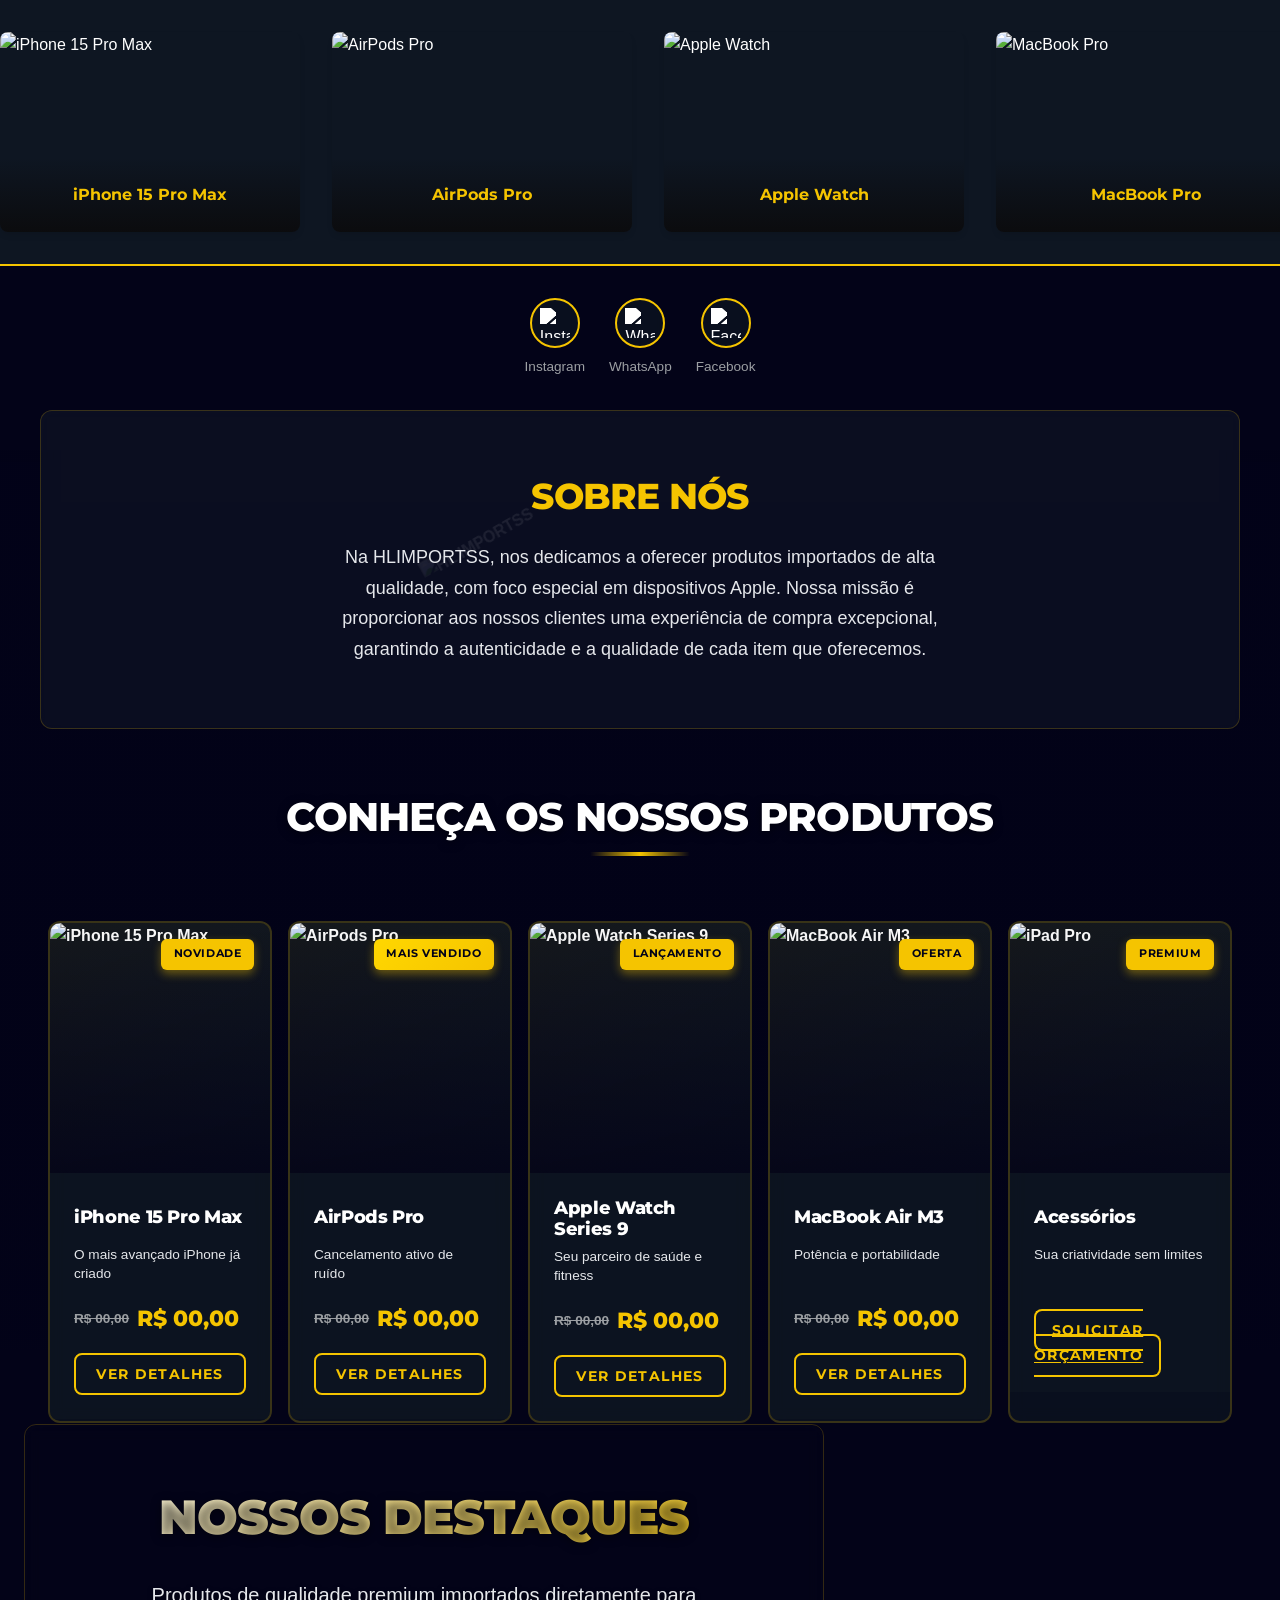
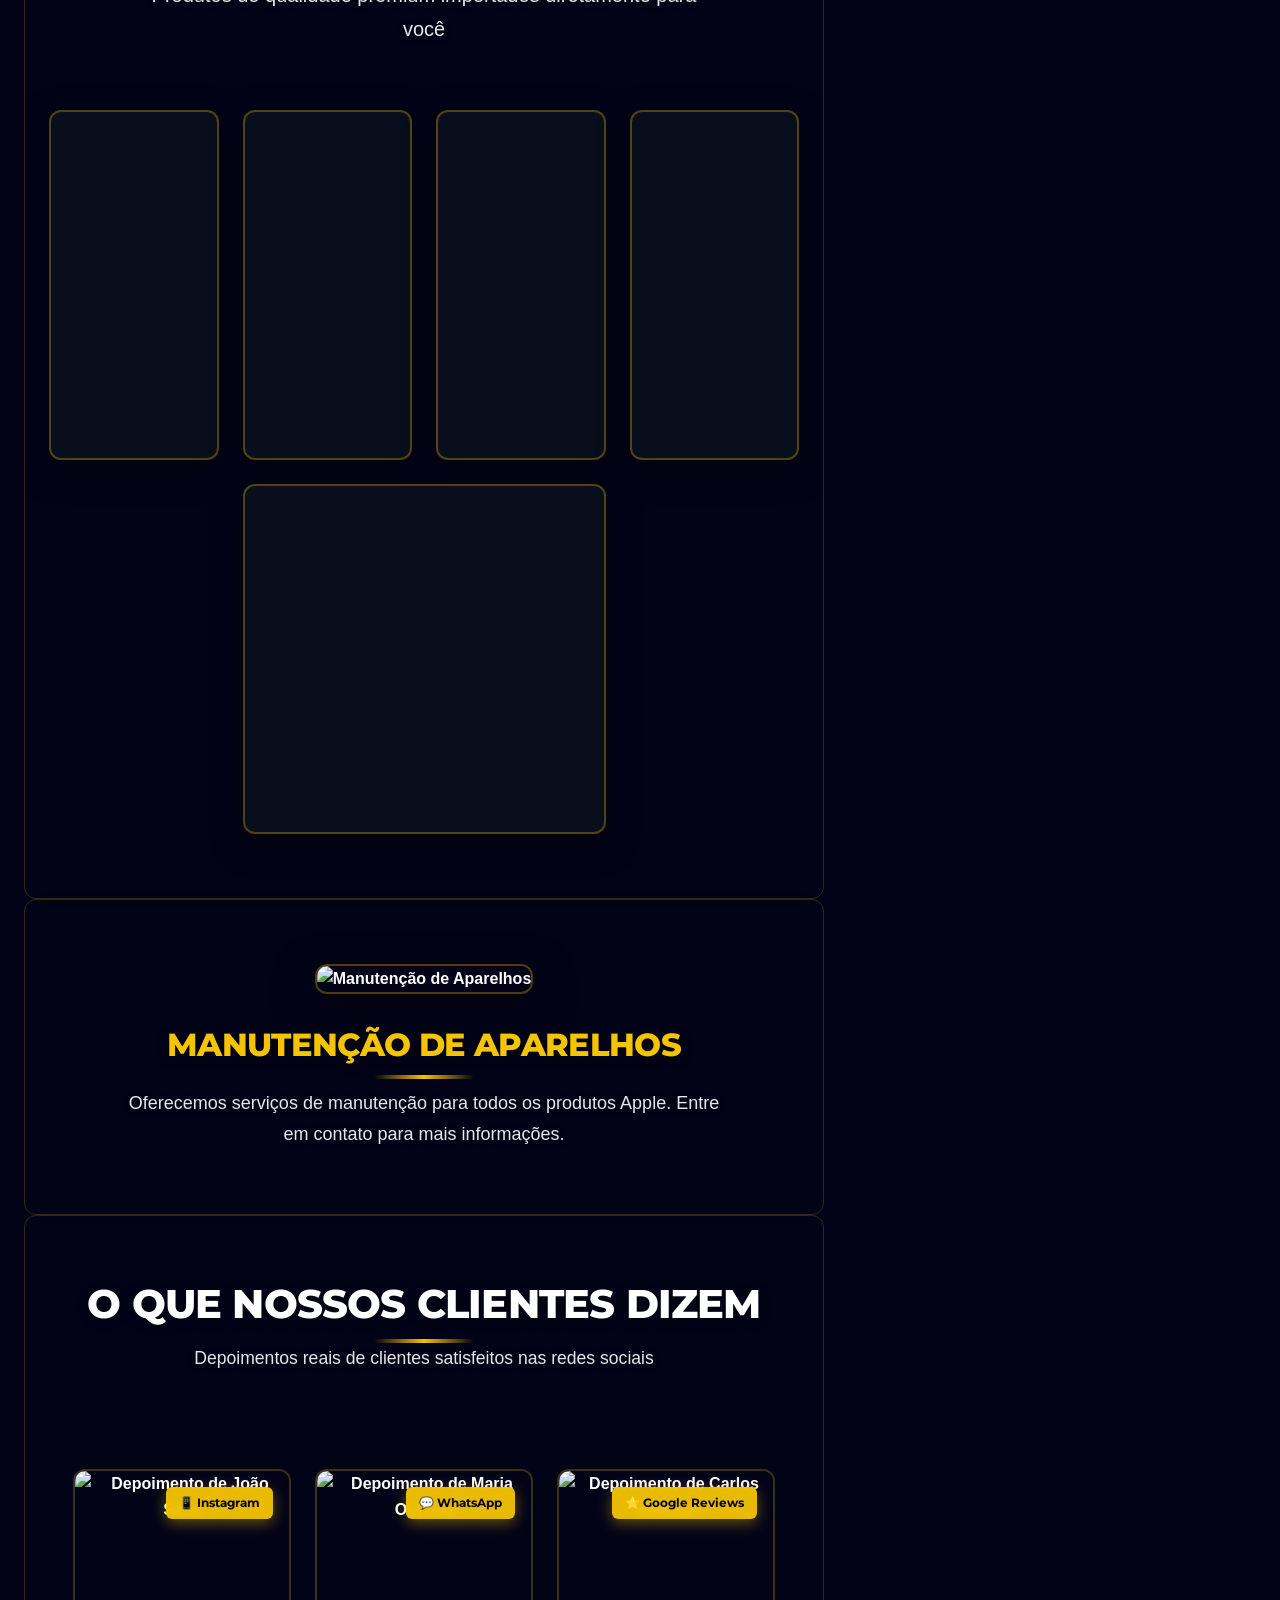
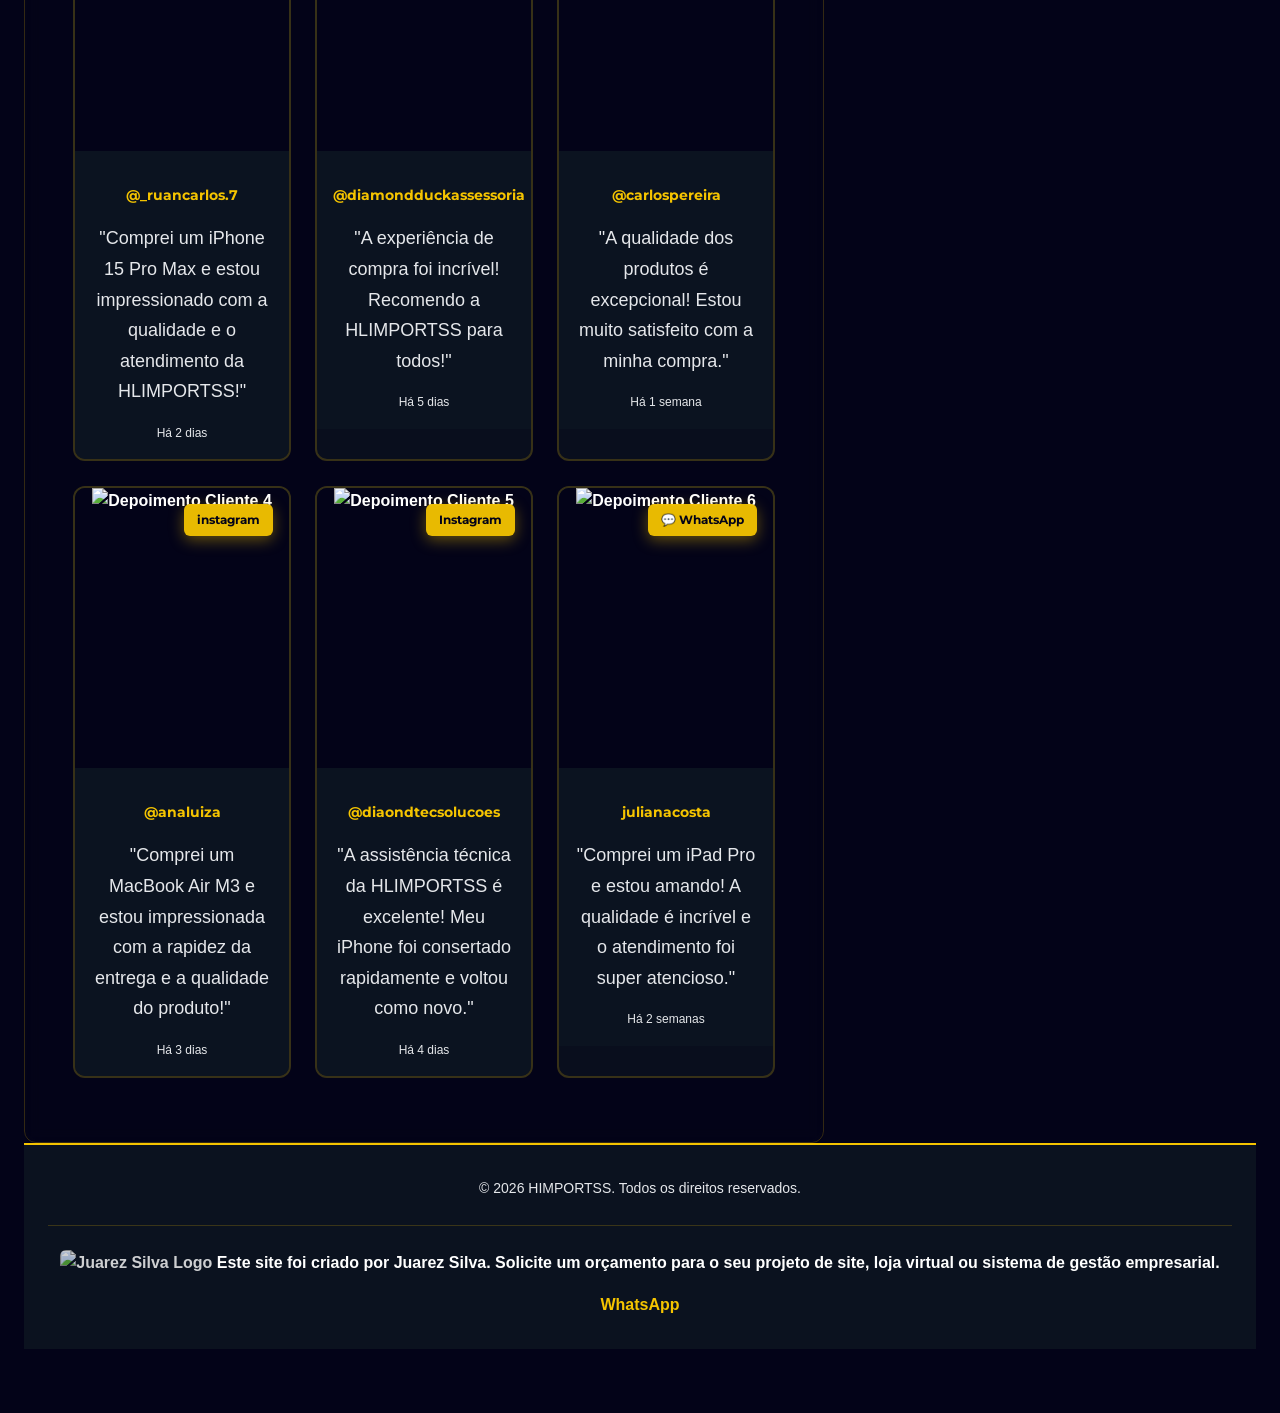
==== commit 8746cd0a: "Update fmt.Println message from 'Hello' to 'Goodbye'" ====
--- a/himportss.html
+++ b/himportss.html
@@ -241,7 +241,11 @@
                     <div class="produto-preco">
 
                     </div>
-                    <button class="btn-produto">Solicitar orçamento</button>
+                    <a href="https://wa.me/5511999999999?text=Olá!%20Gostaria%20de%20solicitar%20um%20orçamento" 
+   class="btn-produto" 
+   target="_blank">
+   Solicitar orçamento
+</a>
                 </div>
             </div>
         </div>
@@ -766,4 +770,4 @@
 
 </body>
 
-</html>+</html>
